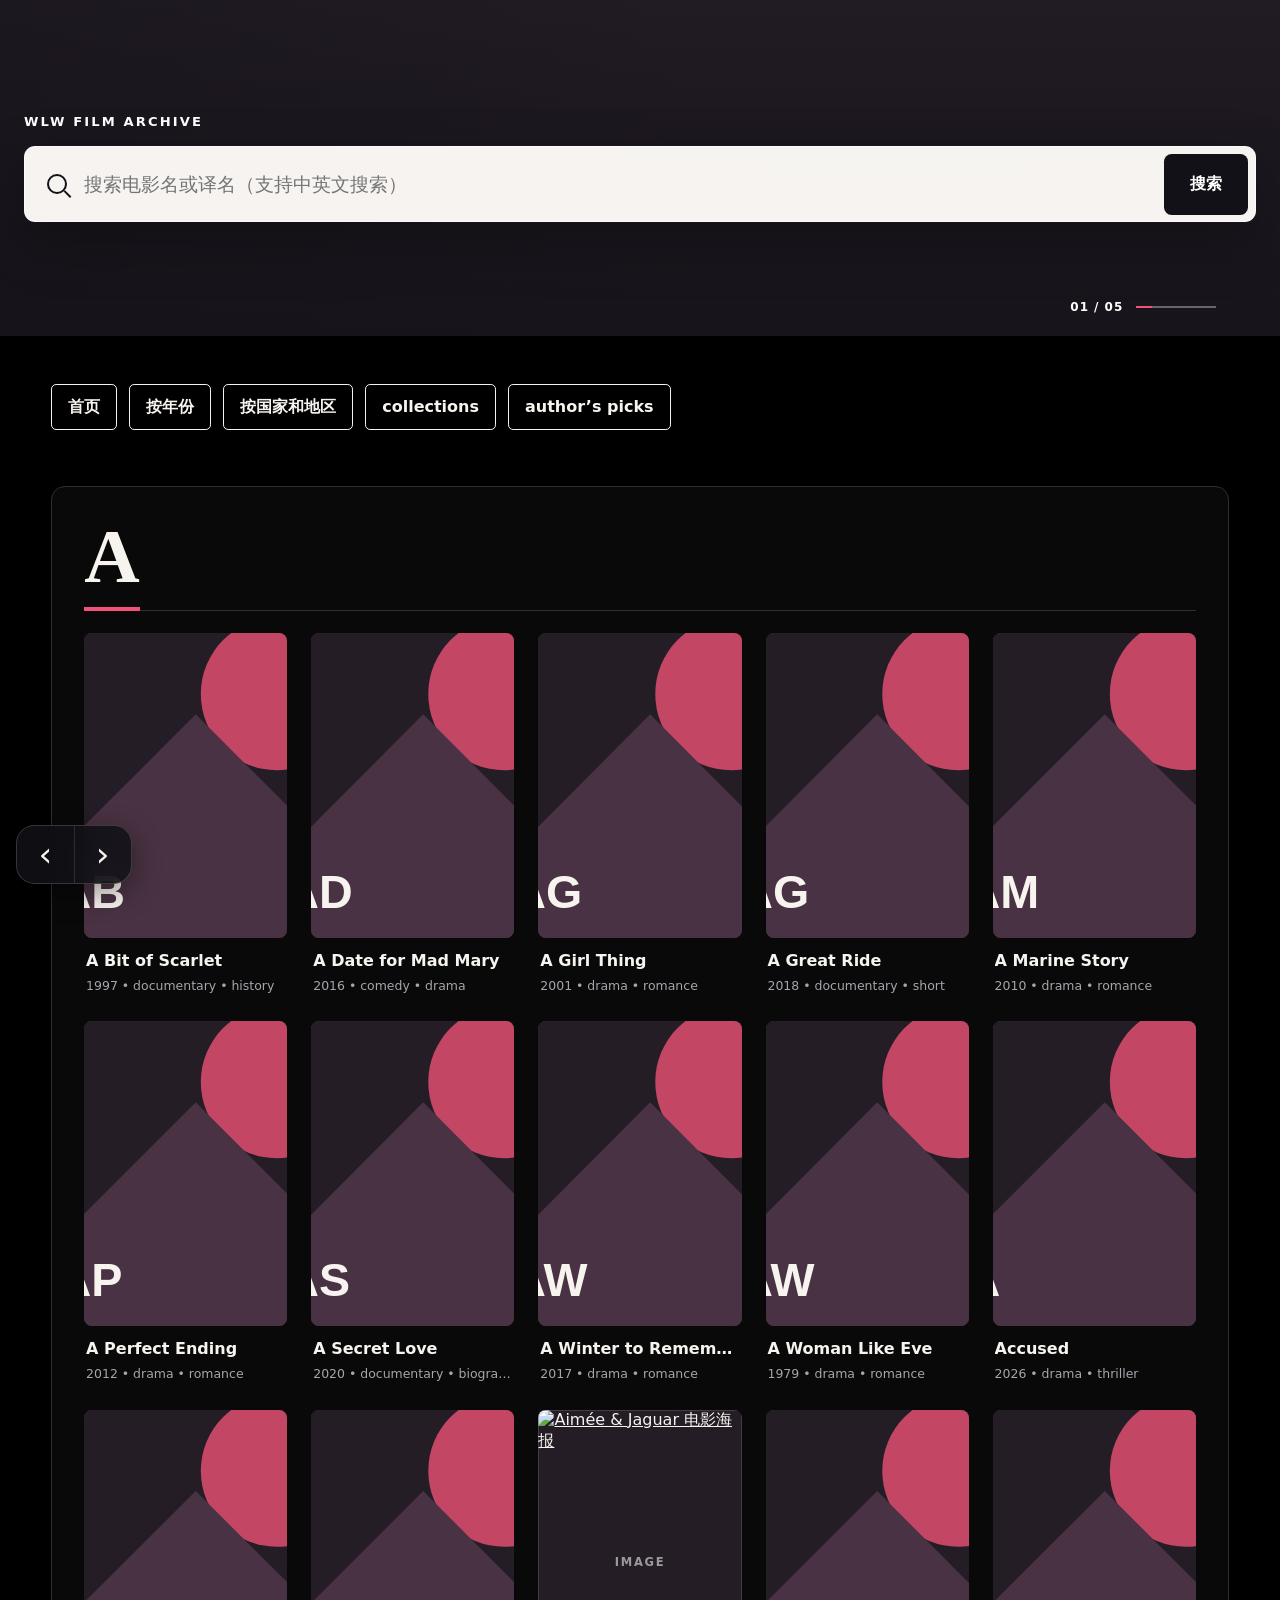
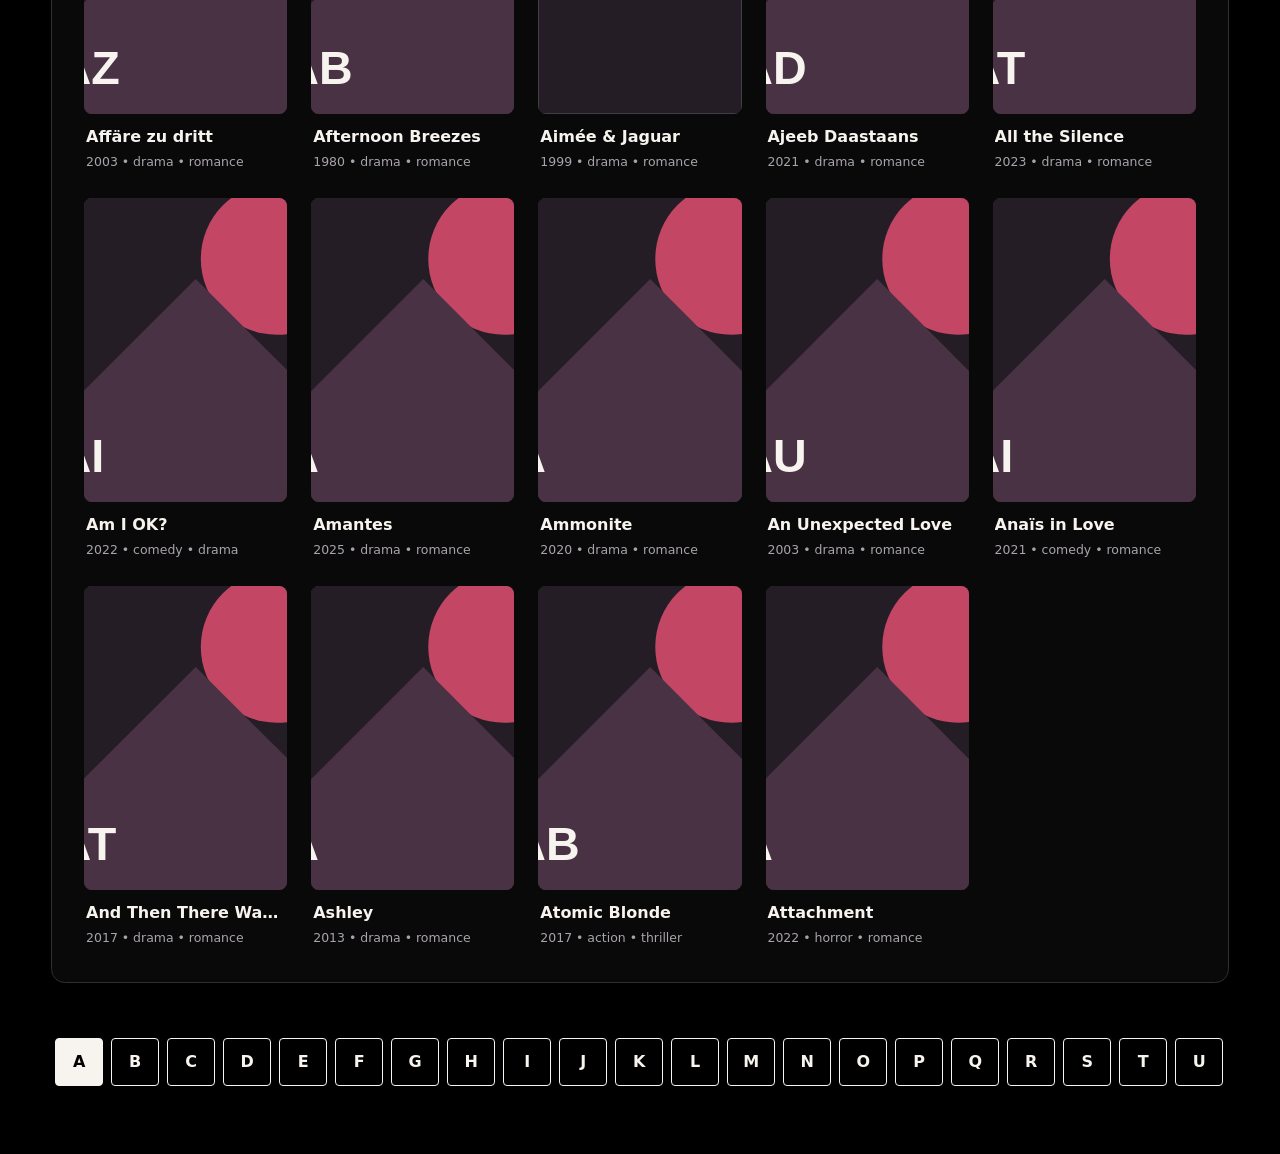
==== alphabet.html @ 8cb1d97c "Add files via upload" ====
<!doctype html>
<html lang="zh-CN">
  <head>
    <meta charset="UTF-8" />
    <meta name="viewport" content="width=device-width, initial-scale=1.0" />
    <meta
      name="description"
      content="按首字母浏览 WLW Film Archive。"
    />
    <title>按首字母 · WLW Film Archive</title>
    <link
      rel="icon"
      type="image/svg+xml"
      href="data:image/svg+xml,%3Csvg xmlns='http://www.w3.org/2000/svg' viewBox='0 0 64 64'%3E%3Crect width='64' height='64' rx='12' fill='%23131118'/%3E%3Cpath d='M14 20h36v27H14z' fill='%23f05278'/%3E%3Cpath d='M20 14l7 10m5-10 7 10m5-10 6 9' stroke='%23f7f3ee' stroke-width='5'/%3E%3C/svg%3E"
    />
    <link rel="stylesheet" href="./styles.css" />
  </head>

  <body>
    <header class="hero" id="hero">
      <div class="hero-shade"></div>

      <div class="hero-content">
        <p class="eyebrow">WLW FILM ARCHIVE</p>
        <h1 class="sr-only">按首字母浏览 WLW 电影</h1>

        <form class="search" id="search-form" role="search" autocomplete="off">
          <label class="sr-only" for="film-search">搜索电影</label>
          <span class="search-icon" aria-hidden="true"></span>

          <input
            id="film-search"
            type="search"
            placeholder="搜索电影名或译名（支持中英文搜索）"
            aria-controls="search-results"
            aria-expanded="false"
          />

          <button type="submit">搜索</button>

          <div
            class="search-results"
            id="search-results"
            role="listbox"
            hidden
          ></div>
        </form>
      </div>

      <div class="slide-status" aria-label="背景图片轮播">
        <span id="slide-count">01 / 05</span>
        <div class="slide-line">
          <span id="slide-progress"></span>
        </div>
      </div>
    </header>

    <main>
      <nav class="view-switcher" aria-label="其他浏览方式">
        <a class="outline-button" href="./index.html">首页</a>
        <a class="outline-button" href="./year.html">按年份</a>
        <a class="outline-button" href="./countries.html">按国家和地区</a>
        <a class="outline-button" href="./collections.html">collections</a>
        <a class="outline-button" href="./authors-picks.html">author’s picks</a>
      </nav>

      <section class="catalog" aria-labelledby="catalog-title">
        <div class="catalog-heading">
          <h2 id="catalog-title">A</h2>
        </div>

        <div class="movie-grid" id="movie-grid"></div>
      </section>

      <nav class="alphabet-pagination" aria-label="按首字母浏览">
        <div class="alphabet-track" id="alphabet-track"></div>
      </nav>
    </main>

    <template id="movie-card-template">
      <article class="movie-card">
        <a class="poster-link" href="#">
          <img class="poster" src="" alt="" />
          <span class="poster-placeholder" aria-hidden="true">IMAGE</span>
        </a>

        <div class="movie-copy">
          <h3><a href="#"></a></h3>
          <p class="movie-meta"></p>
        </div>
      </article>
    </template>

    <script src="./catalog-data.js"></script>
    <script src="./movie-metadata.js"></script>
    <script src="./movie-data-utils.js"></script>
    <script src="./alphabet.js"></script>
    <script src="./history-nav.js"></script>
  </body>
</html>
---- styles.css ----
:root {
  --ink: #f7f3ee;
  --paper: #000;
  --muted: #aaa3ad;
  --line: #302d35;
  --accent: #f05278;
  --accent-dark: #bd2d54;
  --card: #111016;
  color-scheme: dark;
  font-family: Inter, ui-sans-serif, system-ui, -apple-system, BlinkMacSystemFont, "Segoe UI", sans-serif;
}

* { box-sizing: border-box; }

html { scroll-behavior: smooth; background:#000; }

body {
  margin: 0;
  color: var(--ink);
  background: var(--paper);
}

a { color: inherit; }

button, input { font: inherit; }

.sr-only {
  position: absolute;
  width: 1px;
  height: 1px;
  padding: 0;
  margin: -1px;
  overflow: hidden;
  clip: rect(0, 0, 0, 0);
  white-space: nowrap;
  border: 0;
}

.hero {
  position: relative;
  min-height: 21rem;
  display: grid;
  place-items: center;
  padding: 2.5rem clamp(0.75rem, 2vw, 1.5rem);
  isolation: isolate;
  overflow: visible;
  z-index: 10;
  background-color: #29212a;
  background-position: center;
  background-size: cover;
  transition: background-image 700ms ease;
  touch-action: pan-y;
}

.hero.is-swipe-left { animation: hero-swipe-left 360ms ease-out; }
.hero.is-swipe-right { animation: hero-swipe-right 360ms ease-out; }

@keyframes hero-swipe-left {
  from { background-position: 56% center; }
  to { background-position: 50% center; }
}

@keyframes hero-swipe-right {
  from { background-position: 44% center; }
  to { background-position: 50% center; }
}

.hero-shade {
  position: absolute;
  inset: 0;
  z-index: -1;
  background:
    linear-gradient(180deg, rgba(19, 17, 24, 0.3), rgba(19, 17, 24, 0.78)),
    linear-gradient(90deg, rgba(19, 17, 24, 0.35), transparent 55%);
}

.hero-content { width: 100%; }

.eyebrow {
  margin: 0 0 1.1rem;
  color: #fff;
  font-size: 0.82rem;
  font-weight: 800;
  letter-spacing: 0.16em;
}

.search {
  position: relative;
  z-index: 30;
  display: grid;
  grid-template-columns: auto 1fr auto;
  align-items: center;
  width: 100%;
  min-height: 4.75rem;
  border: 1px solid rgba(255, 255, 255, 0.7);
  border-radius: 0.7rem;
  background: rgba(255, 253, 250, 0.96);
  box-shadow: 0 1.25rem 3.5rem rgba(0, 0, 0, 0.28);
}

.search:focus-within { outline: 3px solid rgba(240, 82, 120, 0.38); }

.search-icon {
  width: 1.25rem;
  height: 1.25rem;
  margin-left: 1.35rem;
  border: 2px solid #131118;
  border-radius: 50%;
  position: relative;
}

.search-icon::after {
  content: "";
  position: absolute;
  width: 0.55rem;
  height: 2px;
  right: -0.42rem;
  bottom: -0.2rem;
  background: #131118;
  transform: rotate(45deg);
}

.search input {
  min-width: 0;
  padding: 1.3rem 1.1rem;
  border: 0;
  outline: 0;
  color: #131118;
  background: transparent;
  font-size: clamp(1rem, 2vw, 1.18rem);
}

.search button {
  align-self: stretch;
  margin: 0.42rem;
  padding: 0 1.65rem;
  border: 0;
  border-radius: 0.48rem;
  color: white;
  background: #131118;
  cursor: pointer;
  font-weight: 750;
}

.search button:hover { background: var(--accent-dark); }

.search-results {
  position: absolute;
  z-index: 100;
  top: calc(100% + 0.55rem);
  left: 0;
  right: 0;
  max-height: 20rem;
  overflow-y: auto;
  border-radius: 0.6rem;
  background: var(--card);
  box-shadow: 0 1.2rem 3rem rgba(19, 17, 24, 0.25);
}

.search-result {
  display: flex;
  justify-content: space-between;
  gap: 1rem;
  padding: 0.95rem 1.2rem;
  text-decoration: none;
  border-bottom: 1px solid var(--line);
}

.search-result:last-child { border-bottom: 0; }
.search-result:hover, .search-result:focus-visible { background: #281921; outline: 0; }
.search-result span:last-child { color: var(--muted); }
.empty-result { padding: 1rem 1.2rem; color: var(--muted); }

.slide-status {
  position: absolute;
  right: clamp(1rem, 5vw, 5rem);
  bottom: 1.4rem;
  display: flex;
  align-items: center;
  gap: 0.8rem;
  color: white;
  font-size: 0.75rem;
  font-weight: 750;
  letter-spacing: 0.08em;
}

.slide-line { width: 5rem; height: 2px; background: rgba(255,255,255,.35); }
.slide-line span { display: block; width: 20%; height: 100%; background: var(--accent); transition: transform 600ms ease; transform-origin: left; }

main { position: relative; z-index: 1; width: min(90rem, 100%); margin: 0 auto; padding: 0 clamp(1rem, 4vw, 4rem) 4rem; }

.view-switcher {
  display: flex;
  flex-wrap: nowrap;
  gap: 0.75rem;
  margin: 3rem 0 3.5rem;
  overflow-x: auto;
  scrollbar-width: none;
  -webkit-overflow-scrolling: touch;
}
.view-switcher::-webkit-scrollbar { display:none; }

.outline-button {
  flex: 0 0 auto;
  width: fit-content;
  padding: 0.72rem 1rem;
  border: 1px solid var(--ink);
  border-radius: 0.32rem;
  text-decoration: none;
  font-weight: 720;
  background: transparent;
}

.outline-button:hover, .outline-button:focus-visible { color: var(--paper); background: var(--ink); outline: none; }

.catalog {
  padding: clamp(1.1rem, 3vw, 2rem);
  border: 1px solid var(--line);
  border-radius: 0.85rem;
  background: rgba(255,255,255,.035);
}

.catalog-heading {
  display: flex;
  justify-content: space-between;
  align-items: baseline;
  margin-bottom: 1.4rem;
  border-bottom: 1px solid var(--line);
}

.catalog-heading h2 {
  margin: 0 0 -1px;
  padding: 0 0 0.7rem;
  border-bottom: 4px solid var(--accent);
  font-family: Georgia, "Times New Roman", serif;
  font-size: clamp(2.8rem, 6vw, 4.8rem);
  line-height: 1;
}

.catalog-heading p { color: var(--muted); font-size: 0.9rem; }

.movie-grid {
  display: grid;
  grid-template-columns: repeat(2, minmax(0, 1fr));
  gap: clamp(0.8rem, 2vw, 1.5rem);
}

@media (min-width: 600px) {
  .movie-grid {
    grid-template-columns: repeat(3, minmax(0, 1fr));
  }
}

@media (min-width: 760px) {
  .movie-grid {
    grid-template-columns: repeat(4, minmax(0, 1fr));
  }
}

@media (min-width: 1024px) {
  .movie-grid {
    grid-template-columns: repeat(5, minmax(0, 1fr));
  }
}

@media (min-width: 1440px) {
  .movie-grid {
    grid-template-columns: repeat(6, minmax(0, 1fr));
  }
}

.empty-letter { grid-column:1/-1; margin:0; padding:4rem 1rem; text-align:center; color:var(--muted); }

.movie-card { min-width: 0; }

.poster-link {
  position: relative;
  display: block;
  aspect-ratio: 2 / 3;
  overflow: hidden;
  border-radius: 0.5rem;
  background: #241d26;
}

.poster {
  position: relative;
  z-index: 1;
  width: 100%;
  height: 100%;
  object-fit: cover;
  transition: transform 260ms ease;
}

.poster-link:hover .poster { transform: scale(1.035); }

.poster-placeholder {
  position: absolute;
  inset: 0;
  display: grid;
  place-items: center;
  color: rgba(255,255,255,.55);
  border: 1px solid rgba(255,255,255,.14);
  font-size: 0.72rem;
  font-weight: 800;
  letter-spacing: 0.15em;
}

.movie-copy { padding: 0.75rem 0.12rem 0.2rem; }
.movie-copy h3 { margin: 0; font-size: 1rem; line-height: 1.35; }
.movie-copy h3 a { display: block; overflow: hidden; text-overflow: ellipsis; white-space: nowrap; text-decoration: none; }
.movie-copy h3 a:hover { color: var(--accent-dark); }

.movie-meta {
  margin: 0.32rem 0 0;
  overflow: hidden;
  color: var(--muted);
  font-size: 0.78rem;
  line-height: 1.4;
  text-overflow: ellipsis;
  white-space: nowrap;
}

.alphabet-pagination {
  display: flex;
  align-items: center;
  justify-content: center;
  gap: 0.5rem;
  margin-top: 3.2rem;
}

.alphabet-track { display:flex; gap:.5rem; overflow-x:auto; padding:.25rem; scrollbar-width:none; scroll-behavior:smooth; }
.alphabet-track::-webkit-scrollbar { display:none; }
.history-nav { position:fixed; z-index:200; left:max(1rem,env(safe-area-inset-left)); bottom:max(1rem,env(safe-area-inset-bottom)); display:flex; overflow:hidden; border:1px solid rgba(255,255,255,.16); border-radius:1.15rem; background:rgba(17,16,22,.88); box-shadow:0 .5rem 1.8rem rgba(0,0,0,.4); backdrop-filter:blur(1rem); }
.history-nav button { display:grid; place-items:center; width:3.55rem; height:3.55rem; padding:0; border:0; color:var(--ink); background:transparent; cursor:pointer; font-size:2.15rem; line-height:1; }
.history-nav button+button { border-left:1px solid rgba(255,255,255,.12); }
.history-nav button:hover,.history-nav button:focus-visible { color:var(--paper); background:var(--ink); outline:none; }

.letter-button {
  display: grid;
  place-items: center;
  width: 3rem;
  min-width: 3rem;
  aspect-ratio: 1;
  border: 1px solid var(--ink);
  border-radius: 0.25rem;
  text-decoration: none;
  font-weight: 800;
}

.letter-button:hover, .letter-button:focus-visible, .letter-button.active { color: var(--paper); background: var(--ink); outline: none; }
.pagination-gap { width: 1.25rem; text-align: center; font-weight: 800; }

@media (max-width: 62rem) {
  .movie-grid { grid-template-columns: repeat(3, minmax(0, 1fr)); }
}

@media (max-width: 38rem) {
  .hero { min-height: 18rem; padding-inline: 1rem; }
  .eyebrow { margin-bottom: 0.8rem; }
  .search { min-height: 4rem; grid-template-columns: auto 1fr; }
  .search-icon { margin-left: 1rem; }
  .search input { padding-inline: 0.9rem; }
  .search button { grid-column: 1 / -1; min-height: 2.8rem; margin-top: 0; }
  .slide-status { right: 1rem; }
  .view-switcher { margin: 2.2rem 0 2.7rem; padding-bottom:.2rem; }
  .catalog { padding: 0.8rem; }
  .movie-grid { grid-template-columns: repeat(2, minmax(0, 1fr)); gap: 1rem 0.75rem; }
  .movie-copy h3 { font-size: 0.95rem; }
  .alphabet-pagination, .alphabet-track { gap: 0.38rem; }
  .letter-button { width: 2.8rem; min-width:2.8rem; }
  .history-nav button { width:3.2rem; height:3.2rem; }
}

@media (prefers-reduced-motion: reduce) {
  *, *::before, *::after { scroll-behavior: auto !important; transition-duration: 0.01ms !important; }
}

/* ================================================================
   HOME DIRECTORY
   The homepage now displays the genre crystal buttons directly.
   countries.css supplies the crystal-button appearance.
   ================================================================ */

.home-genre-directory {
  margin: 0 0 4rem;
}

.home-genre-directory .region-field {
  margin-top: 0;
}
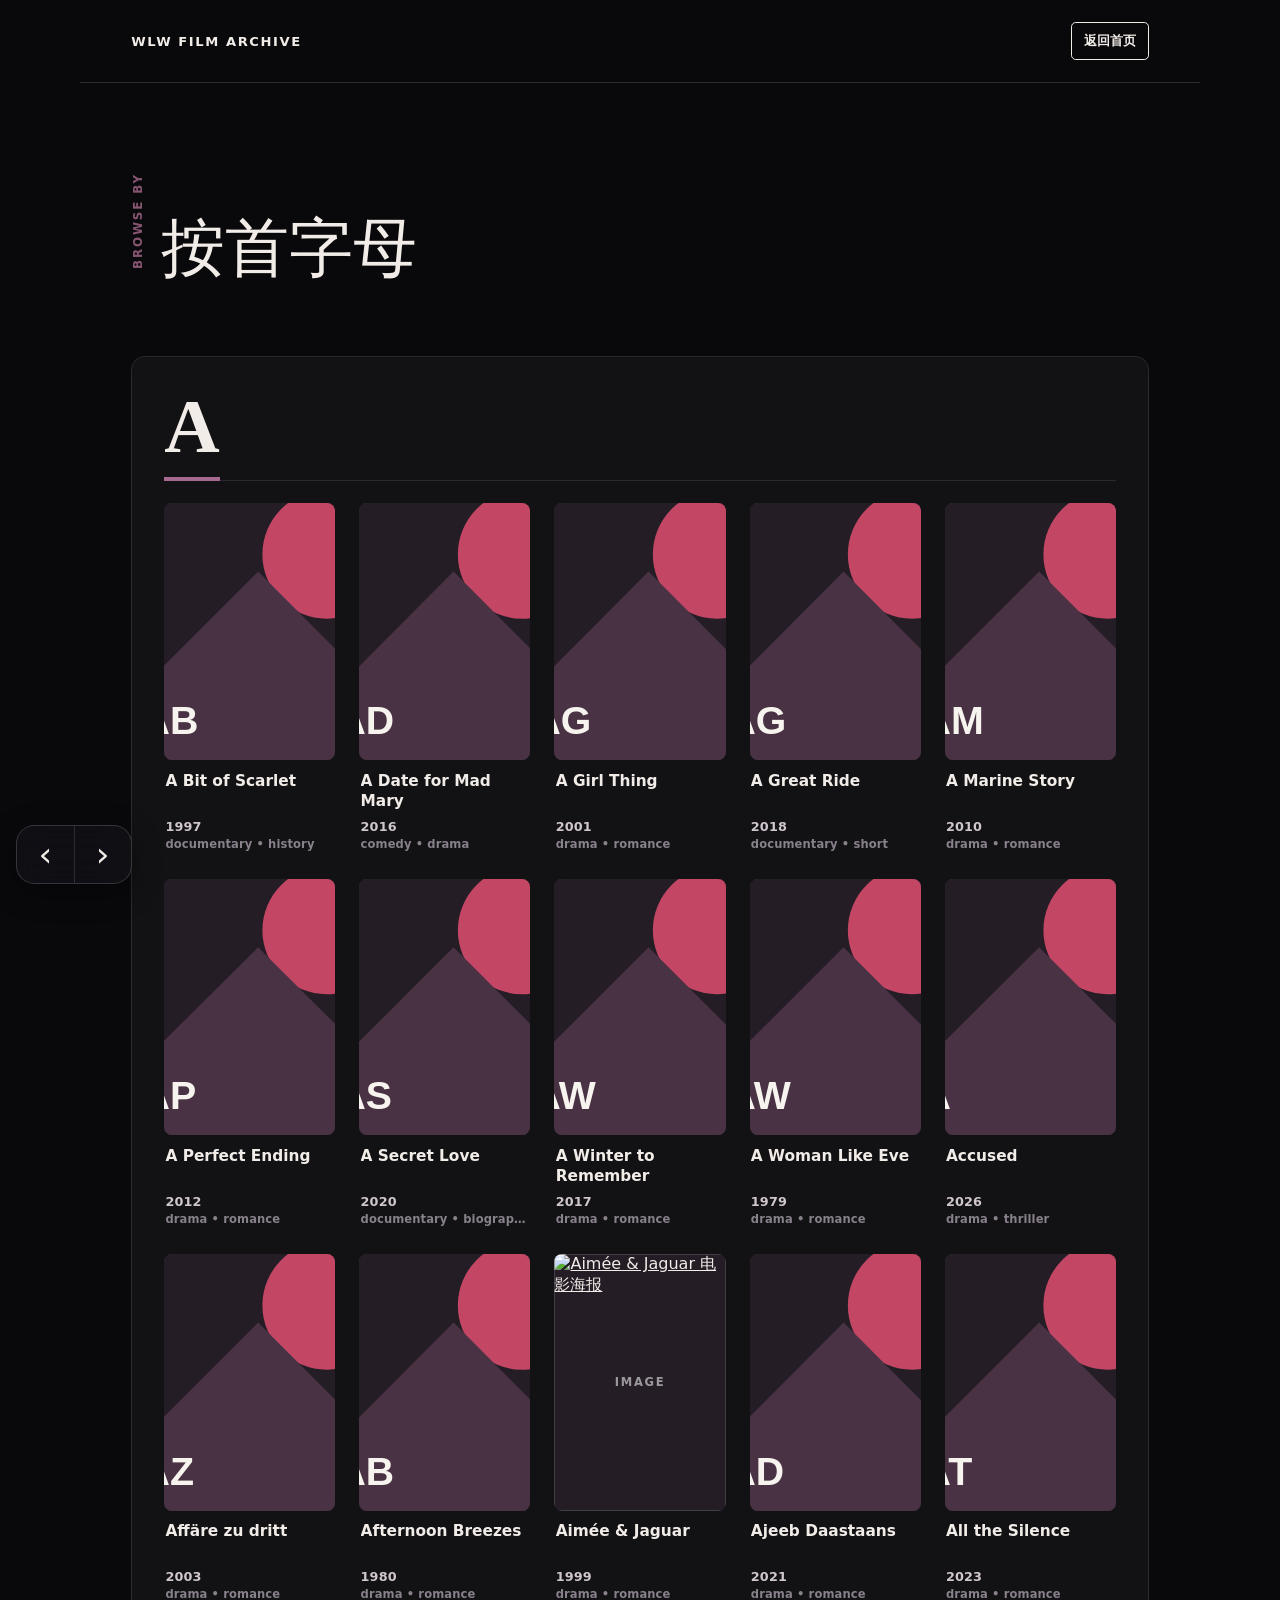
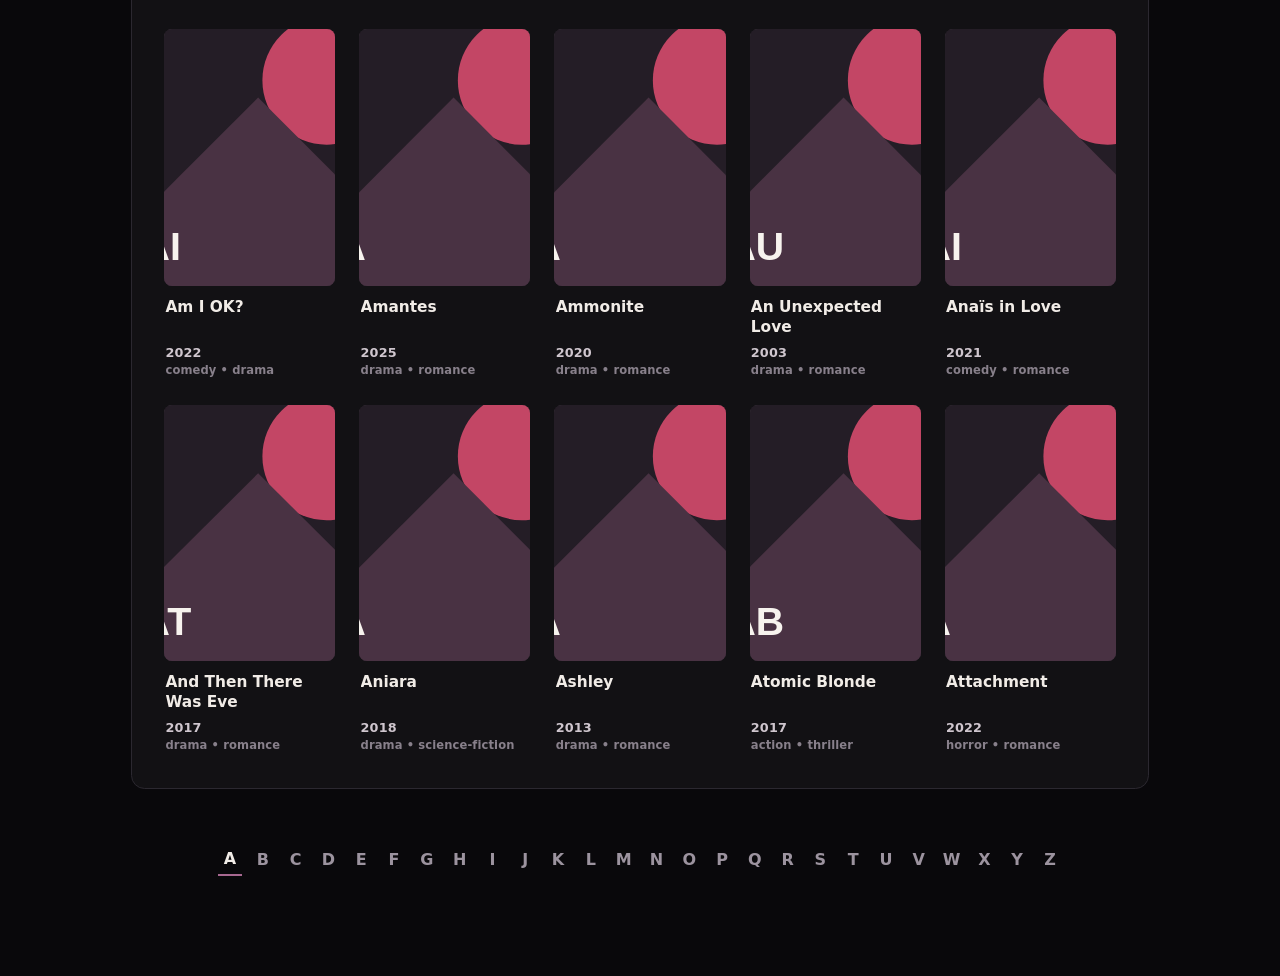
==== commit aab86fe2: "Add files via upload" ====
--- a/alphabet.html
+++ b/alphabet.html
@@ -14,55 +14,20 @@
       href="data:image/svg+xml,%3Csvg xmlns='http://www.w3.org/2000/svg' viewBox='0 0 64 64'%3E%3Crect width='64' height='64' rx='12' fill='%23131118'/%3E%3Cpath d='M14 20h36v27H14z' fill='%23f05278'/%3E%3Cpath d='M20 14l7 10m5-10 7 10m5-10 6 9' stroke='%23f7f3ee' stroke-width='5'/%3E%3C/svg%3E"
     />
     <link rel="stylesheet" href="./styles.css" />
+    <link rel="stylesheet" href="./countries.css" />
   </head>
 
-  <body>
-    <header class="hero" id="hero">
-      <div class="hero-shade"></div>
-
-      <div class="hero-content">
-        <p class="eyebrow">WLW FILM ARCHIVE</p>
-        <h1 class="sr-only">按首字母浏览 WLW 电影</h1>
-
-        <form class="search" id="search-form" role="search" autocomplete="off">
-          <label class="sr-only" for="film-search">搜索电影</label>
-          <span class="search-icon" aria-hidden="true"></span>
-
-          <input
-            id="film-search"
-            type="search"
-            placeholder="搜索电影名或译名（支持中英文搜索）"
-            aria-controls="search-results"
-            aria-expanded="false"
-          />
-
-          <button type="submit">搜索</button>
-
-          <div
-            class="search-results"
-            id="search-results"
-            role="listbox"
-            hidden
-          ></div>
-        </form>
-      </div>
-
-      <div class="slide-status" aria-label="背景图片轮播">
-        <span id="slide-count">01 / 05</span>
-        <div class="slide-line">
-          <span id="slide-progress"></span>
-        </div>
-      </div>
+  <body class="countries-page alphabet-page">
+    <header class="country-header">
+      <a class="archive-mark" href="./index.html">WLW FILM ARCHIVE</a>
+      <a class="back-link" href="./index.html">返回首页</a>
     </header>
 
-    <main>
-      <nav class="view-switcher" aria-label="其他浏览方式">
-        <a class="outline-button" href="./index.html">首页</a>
-        <a class="outline-button" href="./year.html">按年份</a>
-        <a class="outline-button" href="./countries.html">按国家和地区</a>
-        <a class="outline-button" href="./collections.html">collections</a>
-        <a class="outline-button" href="./authors-picks.html">author’s picks</a>
-      </nav>
+    <main class="country-main">
+      <div class="country-heading">
+        <p class="country-kicker">BROWSE BY</p>
+        <h1>按首字母</h1>
+      </div>
 
       <section class="catalog" aria-labelledby="catalog-title">
         <div class="catalog-heading">
--- a/styles.css
+++ b/styles.css
@@ -1,11 +1,13 @@
 :root {
-  --ink: #f7f3ee;
-  --paper: #000;
-  --muted: #aaa3ad;
-  --line: #302d35;
-  --accent: #f05278;
-  --accent-dark: #bd2d54;
-  --card: #111016;
+  --ink: #f1ece7;
+  --paper: #09080b;
+  --muted: #9c939f;
+  --line: #2b2830;
+  --accent: #a76891;
+  --accent-dark: #875572;
+  --utility-blue: #1f4157;
+  --card: #111015;
+  --content-max: 70rem;
   color-scheme: dark;
   font-family: Inter, ui-sans-serif, system-ui, -apple-system, BlinkMacSystemFont, "Segoe UI", sans-serif;
 }
@@ -74,7 +76,10 @@
     linear-gradient(90deg, rgba(19, 17, 24, 0.35), transparent 55%);
 }
 
-.hero-content { width: 100%; }
+.hero-content {
+  width: min(100%, var(--content-max, 68rem));
+  margin: 0 auto;
+}
 
 .eyebrow {
   margin: 0 0 1.1rem;
@@ -88,23 +93,27 @@
   position: relative;
   z-index: 30;
   display: grid;
-  grid-template-columns: auto 1fr auto;
+  grid-template-columns: auto minmax(0, 1fr) auto;
   align-items: center;
-  width: 100%;
-  min-height: 4.75rem;
-  border: 1px solid rgba(255, 255, 255, 0.7);
-  border-radius: 0.7rem;
-  background: rgba(255, 253, 250, 0.96);
-  box-shadow: 0 1.25rem 3.5rem rgba(0, 0, 0, 0.28);
-}
-
-.search:focus-within { outline: 3px solid rgba(240, 82, 120, 0.38); }
+  width: min(100%, 64rem);
+  min-height: 3.55rem;
+  border: 1px solid rgba(241, 236, 231, 0.18);
+  border-radius: 0.68rem;
+  background: rgba(15, 14, 18, 0.86);
+  box-shadow: 0 1rem 2.8rem rgba(0, 0, 0, 0.24);
+  backdrop-filter: blur(16px);
+}
+
+.search:focus-within {
+  border-color: rgba(241, 236, 231, 0.34);
+  outline: none;
+}
 
 .search-icon {
-  width: 1.25rem;
-  height: 1.25rem;
-  margin-left: 1.35rem;
-  border: 2px solid #131118;
+  width: 1rem;
+  height: 1rem;
+  margin-left: 1rem;
+  border: 1.5px solid var(--muted);
   border-radius: 50%;
   position: relative;
 }
@@ -112,37 +121,47 @@
 .search-icon::after {
   content: "";
   position: absolute;
-  width: 0.55rem;
-  height: 2px;
-  right: -0.42rem;
-  bottom: -0.2rem;
-  background: #131118;
+  width: 0.46rem;
+  height: 1.5px;
+  right: -0.36rem;
+  bottom: -0.17rem;
+  background: var(--muted);
   transform: rotate(45deg);
 }
 
 .search input {
   min-width: 0;
-  padding: 1.3rem 1.1rem;
+  padding: 0.88rem 1rem;
   border: 0;
   outline: 0;
-  color: #131118;
+  color: var(--ink);
   background: transparent;
-  font-size: clamp(1rem, 2vw, 1.18rem);
+  font-size: clamp(.96rem, 1.4vw, 1.08rem);
+}
+
+.search input::placeholder {
+  color: #716a74;
+  opacity: 1;
 }
 
 .search button {
-  align-self: stretch;
-  margin: 0.42rem;
-  padding: 0 1.65rem;
+  align-self: center;
+  min-height: 2.35rem;
+  margin: 0.32rem;
+  padding: 0 1rem;
   border: 0;
-  border-radius: 0.48rem;
-  color: white;
-  background: #131118;
+  border-radius: 0.46rem;
+  color: var(--ink);
+  background: rgba(241, 236, 231, 0.08);
   cursor: pointer;
-  font-weight: 750;
-}
-
-.search button:hover { background: var(--accent-dark); }
+  font-weight: 700;
+}
+
+.search button:hover,
+.search button:focus-visible {
+  background: rgba(241, 236, 231, 0.14);
+  outline: none;
+}
 
 .search-results {
   position: absolute;
@@ -150,26 +169,47 @@
   top: calc(100% + 0.55rem);
   left: 0;
   right: 0;
-  max-height: 20rem;
+  max-height: 22rem;
   overflow-y: auto;
-  border-radius: 0.6rem;
-  background: var(--card);
-  box-shadow: 0 1.2rem 3rem rgba(19, 17, 24, 0.25);
+  border: 1px solid rgba(241, 236, 231, 0.12);
+  border-radius: 0.62rem;
+  background: rgba(15, 14, 18, 0.98);
+  box-shadow: 0 1.25rem 3rem rgba(0, 0, 0, 0.36);
+  backdrop-filter: blur(18px);
 }
 
 .search-result {
   display: flex;
   justify-content: space-between;
-  gap: 1rem;
-  padding: 0.95rem 1.2rem;
+  align-items: center;
+  gap: 1.4rem;
+  padding: 1rem 1.15rem;
   text-decoration: none;
-  border-bottom: 1px solid var(--line);
+  border-bottom: 1px solid rgba(241, 236, 231, 0.08);
 }
 
 .search-result:last-child { border-bottom: 0; }
-.search-result:hover, .search-result:focus-visible { background: #281921; outline: 0; }
-.search-result span:last-child { color: var(--muted); }
-.empty-result { padding: 1rem 1.2rem; color: var(--muted); }
+
+.search-result:hover,
+.search-result:focus-visible {
+  background: rgba(167, 104, 145, 0.08);
+  outline: 0;
+}
+
+.search-result span:first-child {
+  color: var(--ink);
+  font-weight: 650;
+}
+
+.search-result span:last-child {
+  color: var(--muted);
+  font-size: .8rem;
+}
+
+.empty-result {
+  padding: 1rem 1.15rem;
+  color: var(--muted);
+}
 
 .slide-status {
   position: absolute;
@@ -187,7 +227,7 @@
 .slide-line { width: 5rem; height: 2px; background: rgba(255,255,255,.35); }
 .slide-line span { display: block; width: 20%; height: 100%; background: var(--accent); transition: transform 600ms ease; transform-origin: left; }
 
-main { position: relative; z-index: 1; width: min(90rem, 100%); margin: 0 auto; padding: 0 clamp(1rem, 4vw, 4rem) 4rem; }
+main { position: relative; z-index: 1; width: min(var(--content-max), 100%); margin: 0 auto; padding: 0 clamp(1rem, 4vw, 4rem) 4rem; }
 
 .view-switcher {
   display: flex;
@@ -204,7 +244,7 @@
   flex: 0 0 auto;
   width: fit-content;
   padding: 0.72rem 1rem;
-  border: 1px solid var(--ink);
+  border: 2px solid var(--ink);
   border-radius: 0.32rem;
   text-decoration: none;
   font-weight: 720;
@@ -305,17 +345,54 @@
   letter-spacing: 0.15em;
 }
 
-.movie-copy { padding: 0.75rem 0.12rem 0.2rem; }
-.movie-copy h3 { margin: 0; font-size: 1rem; line-height: 1.35; }
-.movie-copy h3 a { display: block; overflow: hidden; text-overflow: ellipsis; white-space: nowrap; text-decoration: none; }
+.movie-copy { min-height:5.15rem; padding:.72rem .08rem .15rem; }
+.movie-copy h3 { margin:0; min-height:2.6em; font-size:.96rem; line-height:1.3; }
+.movie-copy h3 a {
+  display:-webkit-box;
+  overflow:hidden;
+  -webkit-box-orient:vertical;
+  -webkit-line-clamp:2;
+  text-decoration:none;
+}
 .movie-copy h3 a:hover { color: var(--accent-dark); }
 
 .movie-meta {
-  margin: 0.32rem 0 0;
+  margin:.38rem 0 0;
+  overflow:hidden;
+  color:var(--muted);
+  line-height:1.35;
+}
+
+.movie-year {
+  display: block;
+  color: #cfc6ce;
+  font-family:
+    system-ui,
+    -apple-system,
+    BlinkMacSystemFont,
+    "Segoe UI",
+    Arial,
+    sans-serif;
+  font-size: .8rem;
+  font-weight: 600;
+  letter-spacing: .01em;
+}
+
+.movie-genres {
+  display: block;
+  margin-top: .12rem;
   overflow: hidden;
-  color: var(--muted);
-  font-size: 0.78rem;
-  line-height: 1.4;
+  color: #88808b;
+  font-family:
+    system-ui,
+    -apple-system,
+    BlinkMacSystemFont,
+    "Segoe UI",
+    Arial,
+    sans-serif;
+  font-size: .72rem;
+  font-weight: 600;
+  letter-spacing: .01em;
   text-overflow: ellipsis;
   white-space: nowrap;
 }
@@ -336,18 +413,34 @@
 .history-nav button:hover,.history-nav button:focus-visible { color:var(--paper); background:var(--ink); outline:none; }
 
 .letter-button {
-  display: grid;
-  place-items: center;
-  width: 3rem;
-  min-width: 3rem;
-  aspect-ratio: 1;
-  border: 1px solid var(--ink);
-  border-radius: 0.25rem;
-  text-decoration: none;
-  font-weight: 800;
-}
-
-.letter-button:hover, .letter-button:focus-visible, .letter-button.active { color: var(--paper); background: var(--ink); outline: none; }
+  display:inline-flex;
+  align-items:center;
+  justify-content:center;
+  min-width:1.55rem;
+  min-height:2rem;
+  padding:.28rem .18rem .34rem;
+  border:0;
+  border-bottom:1px solid transparent;
+  border-radius:0;
+  color:var(--muted);
+  background:transparent;
+  text-decoration:none;
+  font-weight:760;
+}
+
+.letter-button:hover,
+.letter-button:focus-visible {
+  color:var(--ink);
+  border-bottom-color:rgba(241,236,231,.34);
+  outline:none;
+}
+
+.letter-button.active,
+.letter-button[aria-current="page"] {
+  color:var(--ink);
+  border-bottom:2px solid var(--accent);
+  background:transparent;
+}
 .pagination-gap { width: 1.25rem; text-align: center; font-weight: 800; }
 
 @media (max-width: 62rem) {
@@ -388,3 +481,55 @@
 .home-genre-directory .region-field {
   margin-top: 0;
 }
+
+/* 2026 aesthetic pass */
+@media (max-width: 38rem) {
+  .view-switcher {
+    gap:.5rem;
+  }
+
+  .outline-button {
+    padding:.52rem .72rem;
+    font-size:.78rem;
+    border-color:rgba(241,236,231,.28);
+  }
+
+  .search {
+    grid-template-columns:auto minmax(0,1fr) auto;
+    min-height:3.35rem;
+    width:100%;
+  }
+
+  .search input {
+    padding:.78rem .72rem;
+    font-size:.92rem;
+  }
+
+  .search button {
+    grid-column:auto;
+    min-height:2.15rem;
+    margin:.28rem;
+    padding:0 .72rem;
+    font-size:.78rem;
+  }
+
+  .letter-button {
+    min-width:1.35rem;
+    min-height:1.9rem;
+    padding-inline:.12rem;
+  }
+}
+
+/* Desktop + landscape tablet:
+   keep the hero full-width, but make it taller so the subjects
+   in the background images remain much more visible.
+   Mobile is intentionally unchanged.
+*/
+@media (min-width: 48rem) and (orientation: landscape) {
+  .hero {
+    width: 100%;
+    margin-left: 0;
+    margin-right: 0;
+    min-height: clamp(30rem, 48vw, 48rem);
+  }
+}
--- a/countries.css
+++ b/countries.css
@@ -0,0 +1,152 @@
+.countries-page { min-height:100vh; overflow-x:hidden; background:var(--paper); }
+.country-header { display:flex; justify-content:space-between; align-items:center; width:min(var(--content-max,82rem),100%); margin:0 auto; padding:1.4rem clamp(1rem,4vw,4rem); border-bottom:1px solid var(--line); }
+.archive-mark,.back-link { color:var(--ink); text-decoration:none; font-size:.82rem; font-weight:800; letter-spacing:.12em; }
+.back-link { padding:.55rem .75rem; border:1px solid var(--ink); border-radius:.3rem; letter-spacing:0; }
+.back-link:hover,.back-link:focus-visible { color:var(--paper); background:var(--ink); outline:none; }
+.country-main { width:min(var(--content-max,82rem),100%); margin:0 auto; padding:clamp(2.5rem,7vw,6rem) clamp(1rem,4vw,4rem) 6rem; }
+.country-heading { display:flex; align-items:end; gap:1rem; margin-bottom:clamp(2.4rem,6vw,5rem); }
+.country-kicker { margin:0 0 .65rem; color:var(--accent-dark); font-size:.74rem; font-weight:850; letter-spacing:.16em; writing-mode:vertical-rl; transform:rotate(180deg); }
+.country-heading h1 { margin:0; font-family:Georgia,"Times New Roman",serif; font-size:clamp(2.2rem,5vw,4rem); font-weight:500; line-height:.95; }
+.place-section h2 { margin:0 0 .7rem; padding-bottom:.55rem; border-bottom:1px solid var(--line); font-size:1rem; letter-spacing:.12em; }
+.country-field { display:flex; flex-wrap:wrap; align-items:center; justify-content:center; gap:.08rem; }
+
+.country-orb,.region-crystal { position:relative; display:grid; place-items:center; overflow:hidden; color:#fff; text-decoration:none; isolation:isolate; -webkit-tap-highlight-color:transparent; user-select:none; -webkit-user-select:none; -webkit-touch-callout:none; }
+.country-orb { --orb-size:6.7rem; --drift-x:.13rem; --drift-y:.11rem; flex:0 0 var(--orb-size); width:var(--orb-size); height:var(--orb-size); border:1px solid rgba(255,255,255,.85); border-radius:50%; background-color:#332b35; background-image:linear-gradient(135deg,rgba(255,255,255,.13),transparent 38%,rgba(19,17,24,.24) 82%),var(--flag-image); background-position:center; background-size:cover; box-shadow:inset -.75rem -.75rem 1.2rem rgba(19,17,24,.22),0 .3rem .65rem rgba(19,17,24,.09); animation:crystal-drift var(--sway-duration,7s) ease-in-out var(--sway-delay,0s) infinite alternate; touch-action:pan-y; }
+.country-orb::before,.region-crystal::before { content:""; position:absolute; inset:0; z-index:-1; background:rgba(19,17,24,.09); backdrop-filter:saturate(1.22) contrast(1.04); }
+.country-orb.size-small { --orb-size:clamp(5.35rem,7.7vw,6.55rem); }
+.country-orb.size-medium { --orb-size:clamp(6.3rem,9.4vw,7.8rem); }
+.country-orb.size-large { --orb-size:clamp(7.45rem,11.4vw,9.45rem); }
+.country-code { position:relative; z-index:3; padding:0; background:transparent; box-shadow:none; font-weight:900; letter-spacing:.08em; text-align:center; text-shadow:0 1px 2px rgba(0,0,0,.62); }
+.size-small .country-code { font-size:clamp(1rem,1.65vw,1.25rem); }
+.size-medium .country-code { font-size:clamp(1.16rem,1.95vw,1.48rem); }
+.size-large .country-code { font-size:clamp(1.34rem,2.25vw,1.72rem); }
+.country-orb:hover,.country-orb:focus-visible,.region-crystal:hover,.region-crystal:focus-visible { outline:3px solid var(--accent); outline-offset:.22rem; filter:saturate(1.08) brightness(1.03); }
+
+.country-orb.is-dragging,.region-crystal.is-dragging { z-index:20; animation:none; cursor:grabbing; filter:saturate(1.1) brightness(1.04); transform:translate(var(--drag-x),var(--drag-y)) scale(1.025); }
+.country-orb.is-returning,.region-crystal.is-returning { z-index:19; animation:none; transition:transform 340ms cubic-bezier(.2,.8,.25,1); transform:translate(0,0); }
+.country-orb.is-displaced { animation:none; transform:translate(var(--push-x,0),var(--push-y,0)); transition:transform 110ms ease-out; }
+.country-orb.is-settling { animation:none; transform:translate(0,0); transition:transform 340ms cubic-bezier(.2,.8,.25,1); }
+
+.region-section { margin-top:clamp(3.5rem,7vw,6rem); }
+.region-field { display:grid; grid-template-columns:1fr; gap:1rem; }
+.region-crystal {
+  min-height: 7rem;
+  padding: 1.2rem;
+  border: 1px solid rgba(167,104,145,.18);
+  border-radius: 1.25rem;
+  color: #fff;
+  background:
+    linear-gradient(
+      145deg,
+      rgba(167,104,145,.10),
+      rgba(31,65,87,.10)
+    ),
+    #100f13;
+  box-shadow:
+    inset .65rem .65rem 1.35rem rgba(255,255,255,.035),
+    inset -.75rem -.75rem 1.35rem rgba(0,0,0,.22);
+  touch-action: pan-y;
+}
+
+.region-crystal:nth-child(6n+2),
+.region-crystal:nth-child(6n+3),
+.region-crystal:nth-child(6n+4),
+.region-crystal:nth-child(6n+5),
+.region-crystal:nth-child(6n) {
+  background:
+    linear-gradient(
+      145deg,
+      rgba(167,104,145,.10),
+      rgba(31,65,87,.10)
+    ),
+    #100f13;
+}
+.region-crystal::before { background:linear-gradient(115deg,rgba(255,255,255,.12),transparent 42%,rgba(0,0,0,.1)); }
+.region-crystal .country-code { color:#fff; font-size:clamp(1.15rem,2.2vw,1.6rem); text-shadow:none; }
+
+.country-orb.is-shattering,.region-crystal.is-shattering { pointer-events:none; animation:crystal-collapse 620ms cubic-bezier(.2,.75,.25,1) forwards; }
+.crystal-shard { position:absolute; z-index:6; left:50%; top:50%; width:42%; height:42%; background:inherit; border:1px solid rgba(255,255,255,.78); clip-path:var(--shard-shape); animation:shard-fly 600ms ease-in forwards; animation-delay:var(--shard-delay); }
+@keyframes crystal-drift { 0%{transform:translate(calc(var(--drift-x)*-1),calc(var(--drift-y)*-.35)) rotate(-.35deg)} 50%{transform:translate(calc(var(--drift-x)*.2),var(--drift-y)) rotate(.1deg)} 100%{transform:translate(var(--drift-x),calc(var(--drift-y)*-.55)) rotate(.35deg)} }
+@keyframes crystal-collapse { 0%{transform:scale(1);filter:brightness(1)} 26%{transform:scale(1.045);filter:brightness(1.55)} 100%{transform:scale(.86);opacity:0;filter:brightness(1.8)} }
+@keyframes shard-fly { from{transform:translate(-50%,-50%) rotate(0) scale(1);opacity:.95} to{transform:translate(var(--shard-x),var(--shard-y)) rotate(var(--shard-rotation)) scale(.28);opacity:0} }
+
+@media(max-width:38rem){
+  .country-header{padding-block:1rem}.archive-mark{letter-spacing:.08em}.country-main{padding-top:3.5rem}.country-heading h1{font-size:2.2rem}.country-field{gap:.04rem}
+  .country-orb.size-small{--orb-size:4.85rem}.country-orb.size-medium{--orb-size:5.8rem}.country-orb.size-large{--orb-size:7.1rem}
+  .size-small .country-code{font-size:.98rem}.size-medium .country-code{font-size:1.13rem}.size-large .country-code{font-size:1.32rem}
+  .region-field{grid-template-columns:1fr;gap:.8rem}.region-crystal{min-height:6.5rem;border-radius:1.1rem}.region-crystal .country-code{font-size:1.3rem}
+}
+@media(prefers-reduced-motion:reduce){.country-orb{animation:none}.country-orb.is-shattering,.region-crystal.is-shattering{animation-duration:.01ms}.crystal-shard{display:none}}
+
+/* ---------------------------------------------------------------
+   Aesthetic pass — scoped so country flag orbs are untouched.
+   The original category typography above remains authoritative.
+   --------------------------------------------------------------- */
+
+.genre-field .region-crystal {
+  border-color: rgba(167,104,145,.18);
+  background:
+    linear-gradient(145deg,rgba(167,104,145,.10),rgba(31,65,87,.10)),
+    #100f13;
+  box-shadow:
+    inset .65rem .65rem 1.35rem rgba(255,255,255,.035),
+    inset -.75rem -.75rem 1.35rem rgba(0,0,0,.22);
+}
+
+.genre-field .region-crystal:nth-child(6n+2),
+.genre-field .region-crystal:nth-child(6n+3),
+.genre-field .region-crystal:nth-child(6n+4),
+.genre-field .region-crystal:nth-child(6n+5),
+.genre-field .region-crystal:nth-child(6n) {
+  background:
+    linear-gradient(145deg,rgba(167,104,145,.10),rgba(31,65,87,.10)),
+    #100f13;
+}
+
+.genre-field .region-crystal:hover,
+.genre-field .region-crystal:focus-visible {
+  filter: brightness(1.035);
+}
+
+.collection-field .region-crystal {
+  border-color: rgba(167,104,145,.18);
+  background:
+    linear-gradient(145deg,rgba(167,104,145,.10),rgba(31,65,87,.10)),
+    #100f13;
+  box-shadow:
+    inset .65rem .65rem 1.35rem rgba(255,255,255,.035),
+    inset -.75rem -.75rem 1.35rem rgba(0,0,0,.22);
+
+  /* 只改变文字位置，不改变文字本身 */
+  place-items: center;
+}
+
+.collection-field .region-crystal:nth-child(6n+2),
+.collection-field .region-crystal:nth-child(6n+3),
+.collection-field .region-crystal:nth-child(6n+4),
+.collection-field .region-crystal:nth-child(6n+5),
+.collection-field .region-crystal:nth-child(6n) {
+  background:
+    linear-gradient(145deg,rgba(167,104,145,.10),rgba(31,65,87,.10)),
+    #100f13;
+}
+
+.collection-field .region-crystal:hover,
+.collection-field .region-crystal:focus-visible {
+  filter: brightness(1.035);
+}
+
+/* Mobile: category buttons are more compact, but their original text
+   weight, letter-spacing and font sizing are preserved. */
+@media (max-width:38rem) {
+  .region-field {
+    grid-template-columns: repeat(2,minmax(0,1fr));
+    gap:.65rem;
+  }
+
+  .region-crystal {
+    min-height:4.9rem;
+    padding:.8rem .65rem;
+    border-radius:.9rem;
+  }
+}
